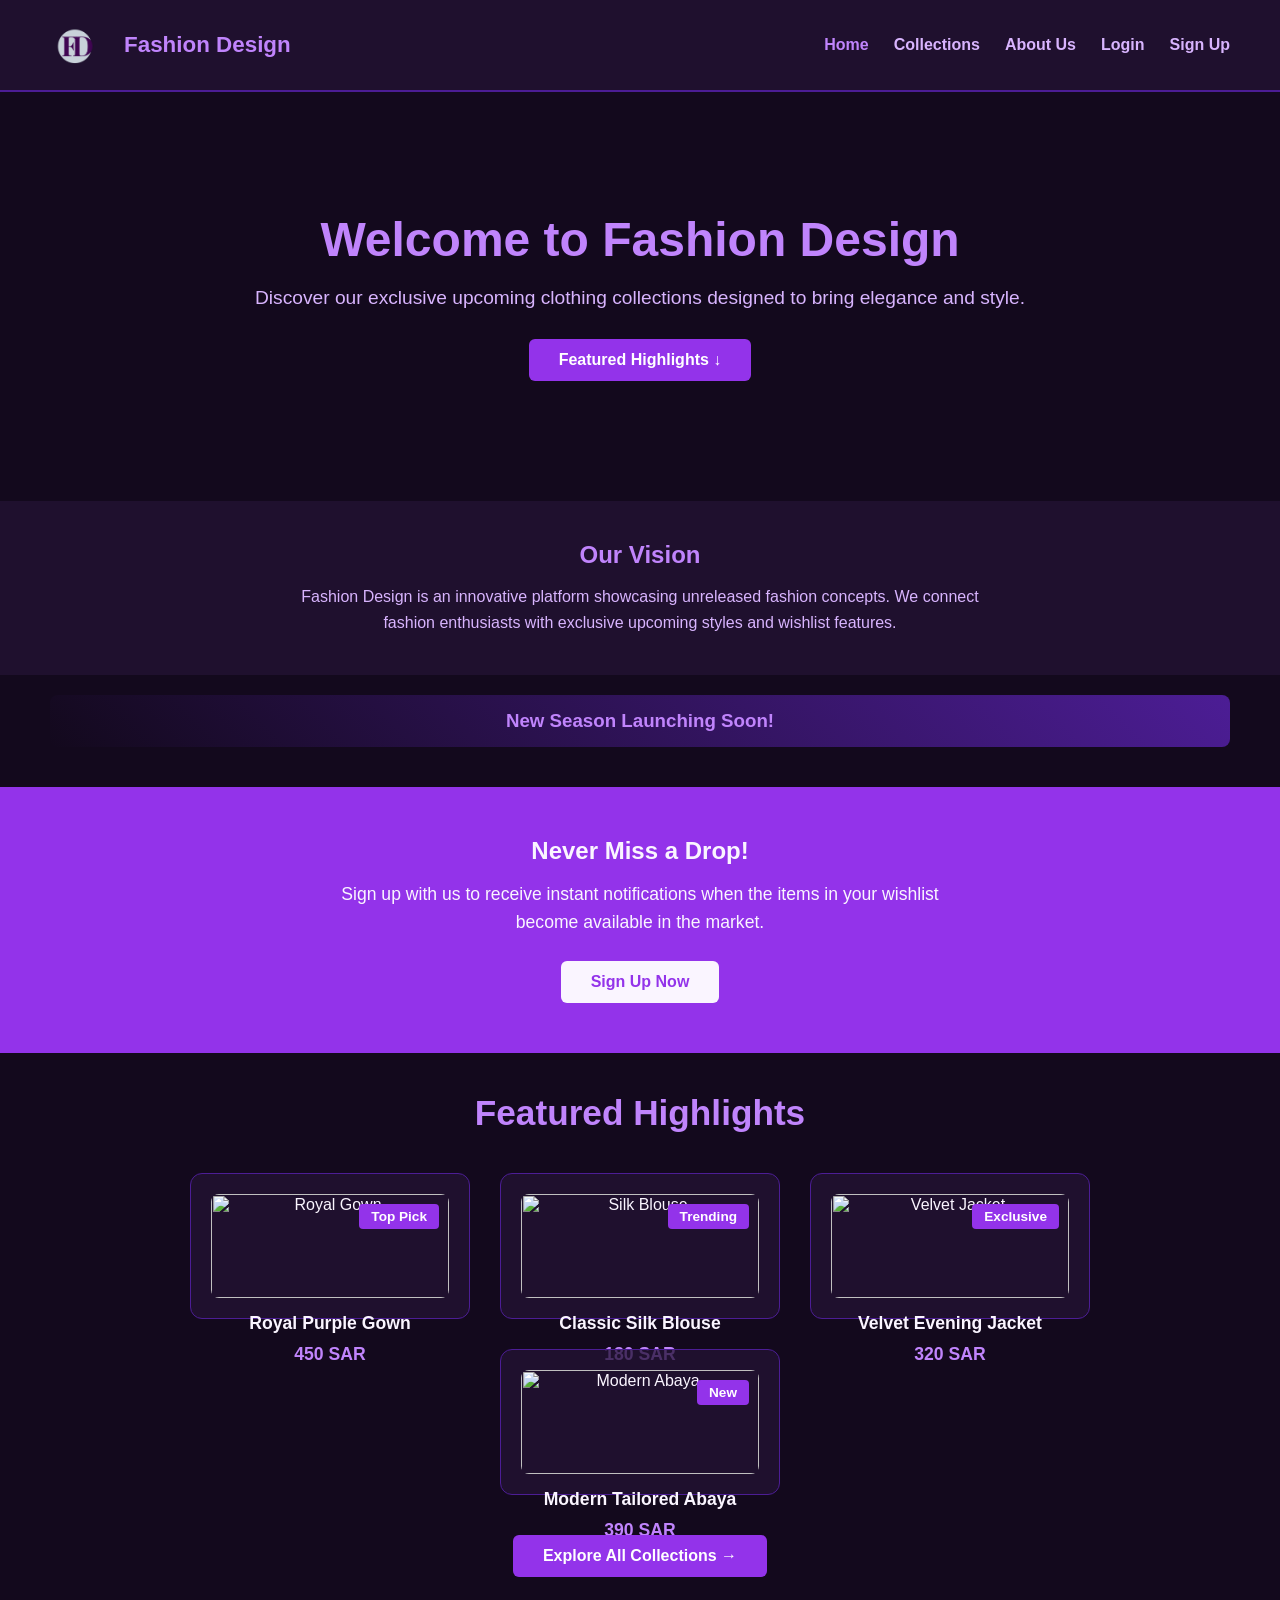
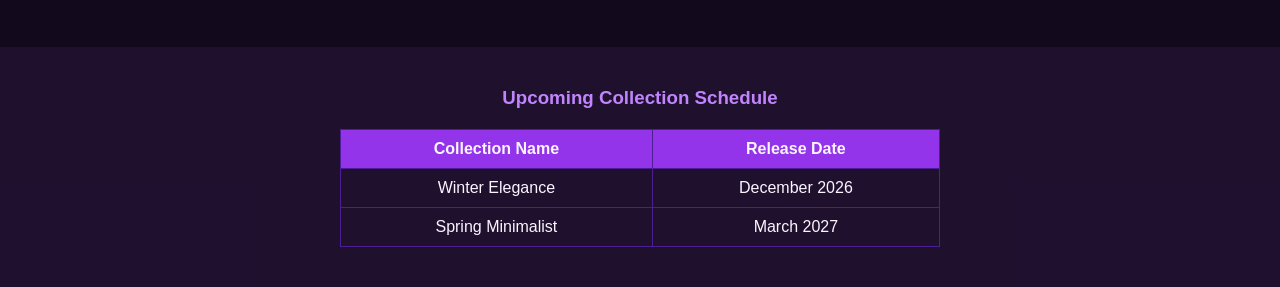
==== index.html @ a117dfc1 "Add updated home page and full collection" ====
<link rel="stylesheet" href="css/style.css">

<!DOCTYPE html>
<html lang="en" dir="ltr">
<head>
    <meta charset="UTF-8">
    <meta name="viewport" content="width=device-width, initial-scale=1.0">
    <title>Fashion Design - Home</title>
    <!-- Link to shared CSS stylesheet -->
    <link rel="stylesheet" href="css/style.css">
    
    <!-- Internal CSS (Required by project rubric) -->
    <style>
        .internal-banner {
            background: linear-gradient(45deg, #13091d, #4c1d95);
            padding: 15px;
            text-align: center;
            border-radius: 8px;
            margin: 20px 50px;
        }
    </style>
</head>
<body>

    <!-- Header & Navigation Bar -->
    <header>
        <nav class="navbar">
            <!-- Logo Container with Image Mapping to About Page -->
            <div class="logo-container">
                <img src="FD.png" alt="Fashion Design Logo" usemap="#logomap" class="logo-img">
                <map name="logomap">
                    <area shape="circle" coords="25,25,25" href="about.html" alt="About Us">
                </map>
                <span class="logo-text">Fashion Design</span>
            </div>

            <!-- Main Navigation Links -->
            <ul class="nav-links">
                <li><a href="index.html" class="active">Home</a></li>
                <li><a href="collection.html">Collections</a></li>
                <li><a href="about.html">About Us</a></li>
                <li><a href="login.html">Login</a></li>
                <li><a href="signup.html">Sign Up</a></li>
            </ul>
        </nav>
    </header>

    <main>
        <!-- Main Hero Section -->
        <section class="hero">
            <h1>Welcome to Fashion Design</h1>
            <p>Discover our exclusive upcoming clothing collections designed to bring elegance and style.</p>
            <!-- Intra-page Link: Navigates directly to the Featured section below -->
            <a href="#featured" class="btn">Featured Highlights ↓</a>
        </section>

        <!-- Brief Introduction Section -->
        <section class="intro-section" style="padding: 40px 50px; text-align: center; background-color: var(--card-bg);">
            <h2 style="color: var(--light-purple); margin-bottom: 15px;">Our Vision</h2>
            <p style="color: var(--text-muted); max-width: 700px; margin: 0 auto; line-height: 1.6;">
                Fashion Design is an innovative platform showcasing unreleased fashion concepts. We connect fashion enthusiasts with exclusive upcoming styles and wishlist features.
            </p>
        </section>

        <!-- Internal Banner Section -->
        <div class="internal-banner">
            <h3 style="color: var(--light-purple);">New Season Launching Soon!</h3>
        </div>

        <!-- Call to Action (Sign Up Notification) -->
        <section class="cta-section" style="padding: 50px 20px; text-align: center; background-color: var(--primary-purple); color: var(--text-main); margin-top: 40px;">
            <h2 style="margin-bottom: 15px;">Never Miss a Drop!</h2>
            <p style="font-size: 1.1rem; max-width: 600px; margin: 0 auto 25px auto; line-height: 1.6;">
                Sign up with us to receive instant notifications when the items in your wishlist become available in the market.
            </p>
            <a href="signup.html" class="btn" style="background-color: var(--text-main); color: var(--primary-purple);">Sign Up Now</a>
        </section>

        <!-- Featured Products Section (Top 4 Items) -->
        <section id="featured" style="padding: 40px 50px; text-align: center;">
            <h2 class="page-title">Featured Highlights</h2>
            <div class="products-grid">
                
                <!-- Product Card 1 -->
                <article class="product-card">
                    <div class="image-container">
                        <span class="badge">Top Pick</span>
                        <img src="https://via.placeholder.com/250x300/4c1d95/faf5ff?text=Royal+Gown" alt="Royal Gown">
                    </div>
                    <h3>Royal Purple Gown</h3>
                    <p class="price">450 SAR</p>
                </article>

                <!-- Product Card 2 -->
                <article class="product-card">
                    <div class="image-container">
                        <span class="badge">Trending</span>
                        <img src="https://via.placeholder.com/250x300/4c1d95/faf5ff?text=Silk+Blouse" alt="Silk Blouse">
                    </div>
                    <h3>Classic Silk Blouse</h3>
                    <p class="price">180 SAR</p>
                </article>

                <!-- Product Card 3 -->
                <article class="product-card">
                    <div class="image-container">
                        <span class="badge">Exclusive</span>
                        <img src="https://via.placeholder.com/250x300/4c1d95/faf5ff?text=Velvet+Jacket" alt="Velvet Jacket">
                    </div>
                    <h3>Velvet Evening Jacket</h3>
                    <p class="price">320 SAR</p>
                </article>

                <!-- Product Card 4 -->
                <article class="product-card">
                    <div class="image-container">
                        <span class="badge">New</span>
                        <img src="https://via.placeholder.com/250x300/4c1d95/faf5ff?text=Modern+Abaya" alt="Modern Abaya">
                    </div>
                    <h3>Modern Tailored Abaya</h3>
                    <p class="price">390 SAR</p>
                </article>

            </div>

            <!-- Inter-page Link: Button leading to the full Collections page -->
            <div style="margin-top: 40px;">
                <a href="collection.html" class="btn">Explore All Collections →</a>
            </div>
        </section>

        <!-- Upcoming Schedule Table Section -->
        <section style="padding: 40px 50px; background-color: var(--card-bg); margin-top: 30px;">
            <h3 style="color: var(--light-purple); text-align: center; margin-bottom: 20px;">Upcoming Collection Schedule</h3>
            <table style="width: 100%; max-width: 600px; margin: 0 auto; border-collapse: collapse; text-align: center; color: var(--text-main); border: 1px solid var(--border-color);">
                <thead>
                    <tr style="background-color: var(--primary-purple);">
                        <th style="padding: 10px; border: 1px solid var(--border-color);">Collection Name</th>
                        <th style="padding: 10px; border: 1px solid var(--border-color);">Release Date</th>
                    </tr>
                </thead>
                <tbody>
                    <tr>
                        <td style="padding: 10px; border: 1px solid var(--border-color);">Winter Elegance</td>
                        <td style="padding: 10px; border: 1px solid var(--border-color);">December 2026</td>
                    </tr>
                    <tr>
                        <td style="padding: 10px; border: 1px solid var(--border-color);">Spring Minimalist</td>
                        <td style="padding: 10px; border: 1px solid var(--border-color);">March 2027</td>
                    </tr>
                </tbody>
            </table>
        </section>
    </main>

    <!-- Link to JavaScript File -->
    <script src="js/script.js"></script>
</body>
</html>
---- css/style.css ----
/* ========================================== */
/* 1. Root Colors (Provided by Partner)       */
/* ========================================== */
:root {
    --bg-dark: #13091d;
    --card-bg: rgba(35, 19, 53, 0.75);
    --primary-purple: #9333ea;
    --hover-purple: #7e22ce;
    --light-purple: #c084fc;
    --text-main: #faf5ff;
    --text-muted: #d8b4fe;
    --border-color: #4c1d95;
}

/* ========================================== */
/* 2. Global Reset & Body Styles              */
/* ========================================== */
* {
    margin: 0;
    padding: 0;
    box-sizing: border-box;
    font-family: 'Segoe UI', Tahoma, Geneva, Verdana, sans-serif;
}

body {
    background-color: var(--bg-dark);
    color: var(--text-main);
    min-height: 100vh;
}

/* ========================================== */
/* 3. Navigation Bar Styles                   */
/* ========================================== */
.navbar {
    display: flex;
    justify-content: space-between;
    align-items: center;
    padding: 20px 50px;
    background-color: var(--card-bg);
    border-bottom: 2px solid var(--border-color);
}

.logo {
    color: var(--light-purple);
    font-size: 1.5rem;
}

.nav-links {
    list-style: none;
    display: flex;
    gap: 25px;
}

.nav-links a {
    text-decoration: none;
    color: var(--text-muted);
    font-weight: 600;
    transition: color 0.3s ease;
}

.nav-links a:hover,
.nav-links a.active {
    color: var(--light-purple);
}

/* ========================================== */
/* 4. Home Page (Hero Section)                */
/* ========================================== */
.hero {
    text-align: center;
    padding: 120px 20px;
}

.hero h1 {
    font-size: 3rem;
    margin-bottom: 20px;
    color: var(--light-purple);
}

.hero p {
    color: var(--text-muted);
    font-size: 1.2rem;
    margin-bottom: 30px;
}

.btn {
    display: inline-block;
    padding: 12px 30px;
    background-color: var(--primary-purple);
    color: white;
    text-decoration: none;
    border-radius: 6px;
    font-weight: bold;
    transition: background-color 0.3s ease;
}

.btn:hover {
    background-color: var(--hover-purple);
}

/* ========================================== */
/* 5. Collection & Products Page Styles       */
/* ========================================== */
.products-page {
    padding: 40px 50px;
}

.page-title {
    text-align: center;
    margin-bottom: 40px;
    color: var(--light-purple);
    font-size: 2.2rem;
}

.products-grid {
    display: flex;
    gap: 30px;
    justify-content: center;
    flex-wrap: wrap;
}

.product-card {
    background-color: var(--card-bg);
    padding: 20px;
    border: 1px solid var(--border-color);
    border-radius: 12px;
    text-align: center;
    width: 280px;
}

.image-container {
    position: relative;
    margin-bottom: 15px;
}

.image-container img {
    width: 100%;
    border-radius: 8px;
}

/* z-index requirement for the badge */
.badge {
    position: absolute;
    top: 10px;
    right: 10px;
    background-color: var(--primary-purple);
    color: white;
    padding: 5px 12px;
    border-radius: 4px;
    font-size: 0.85rem;
    font-weight: bold;
    z-index: 10; 
}

.product-card h3 {
    margin-bottom: 10px;
    font-size: 1.1rem;
}

.price {
    color: var(--light-purple);
    font-weight: bold;
    margin-bottom: 15px;
    font-size: 1.1rem;
}

.wishlist-btn {
    background-color: transparent;
    color: var(--text-main);
    border: 1px solid var(--border-color);
    padding: 8px 15px;
    border-radius: 5px;
    cursor: pointer;
    width: 100%;
    transition: all 0.3s ease;
}

.wishlist-btn:hover {
    background-color: var(--primary-purple);
    border-color: var(--primary-purple);
}

/* ========================================== */
/* Logo Container & Image Formatting          */
/* ========================================== */
.logo-container {
    display: flex;
    align-items: center;
    gap: 12px;
}

.logo-img {
    height: 50px;
    width: 50px;
    object-fit: contain;
    cursor: pointer;
}

.logo-text {
    color: var(--light-purple);
    font-size: 1.4rem;
    font-weight: bold;
}
---- css/style.css ----
/* ========================================== */
/* 1. Root Colors (Provided by Partner)       */
/* ========================================== */
:root {
    --bg-dark: #13091d;
    --card-bg: rgba(35, 19, 53, 0.75);
    --primary-purple: #9333ea;
    --hover-purple: #7e22ce;
    --light-purple: #c084fc;
    --text-main: #faf5ff;
    --text-muted: #d8b4fe;
    --border-color: #4c1d95;
}

/* ========================================== */
/* 2. Global Reset & Body Styles              */
/* ========================================== */
* {
    margin: 0;
    padding: 0;
    box-sizing: border-box;
    font-family: 'Segoe UI', Tahoma, Geneva, Verdana, sans-serif;
}

body {
    background-color: var(--bg-dark);
    color: var(--text-main);
    min-height: 100vh;
}

/* ========================================== */
/* 3. Navigation Bar Styles                   */
/* ========================================== */
.navbar {
    display: flex;
    justify-content: space-between;
    align-items: center;
    padding: 20px 50px;
    background-color: var(--card-bg);
    border-bottom: 2px solid var(--border-color);
}

.logo {
    color: var(--light-purple);
    font-size: 1.5rem;
}

.nav-links {
    list-style: none;
    display: flex;
    gap: 25px;
}

.nav-links a {
    text-decoration: none;
    color: var(--text-muted);
    font-weight: 600;
    transition: color 0.3s ease;
}

.nav-links a:hover,
.nav-links a.active {
    color: var(--light-purple);
}

/* ========================================== */
/* 4. Home Page (Hero Section)                */
/* ========================================== */
.hero {
    text-align: center;
    padding: 120px 20px;
}

.hero h1 {
    font-size: 3rem;
    margin-bottom: 20px;
    color: var(--light-purple);
}

.hero p {
    color: var(--text-muted);
    font-size: 1.2rem;
    margin-bottom: 30px;
}

.btn {
    display: inline-block;
    padding: 12px 30px;
    background-color: var(--primary-purple);
    color: white;
    text-decoration: none;
    border-radius: 6px;
    font-weight: bold;
    transition: background-color 0.3s ease;
}

.btn:hover {
    background-color: var(--hover-purple);
}

/* ========================================== */
/* 5. Collection & Products Page Styles       */
/* ========================================== */
.products-page {
    padding: 40px 50px;
}

.page-title {
    text-align: center;
    margin-bottom: 40px;
    color: var(--light-purple);
    font-size: 2.2rem;
}

.products-grid {
    display: flex;
    gap: 30px;
    justify-content: center;
    flex-wrap: wrap;
}

.product-card {
    background-color: var(--card-bg);
    padding: 20px;
    border: 1px solid var(--border-color);
    border-radius: 12px;
    text-align: center;
    width: 280px;
}

.image-container {
    position: relative;
    margin-bottom: 15px;
}

.image-container img {
    width: 100%;
    border-radius: 8px;
}

/* z-index requirement for the badge */
.badge {
    position: absolute;
    top: 10px;
    right: 10px;
    background-color: var(--primary-purple);
    color: white;
    padding: 5px 12px;
    border-radius: 4px;
    font-size: 0.85rem;
    font-weight: bold;
    z-index: 10; 
}

.product-card h3 {
    margin-bottom: 10px;
    font-size: 1.1rem;
}

.price {
    color: var(--light-purple);
    font-weight: bold;
    margin-bottom: 15px;
    font-size: 1.1rem;
}

.wishlist-btn {
    background-color: transparent;
    color: var(--text-main);
    border: 1px solid var(--border-color);
    padding: 8px 15px;
    border-radius: 5px;
    cursor: pointer;
    width: 100%;
    transition: all 0.3s ease;
}

.wishlist-btn:hover {
    background-color: var(--primary-purple);
    border-color: var(--primary-purple);
}

/* ========================================== */
/* Logo Container & Image Formatting          */
/* ========================================== */
.logo-container {
    display: flex;
    align-items: center;
    gap: 12px;
}

.logo-img {
    height: 50px;
    width: 50px;
    object-fit: contain;
    cursor: pointer;
}

.logo-text {
    color: var(--light-purple);
    font-size: 1.4rem;
    font-weight: bold;
}
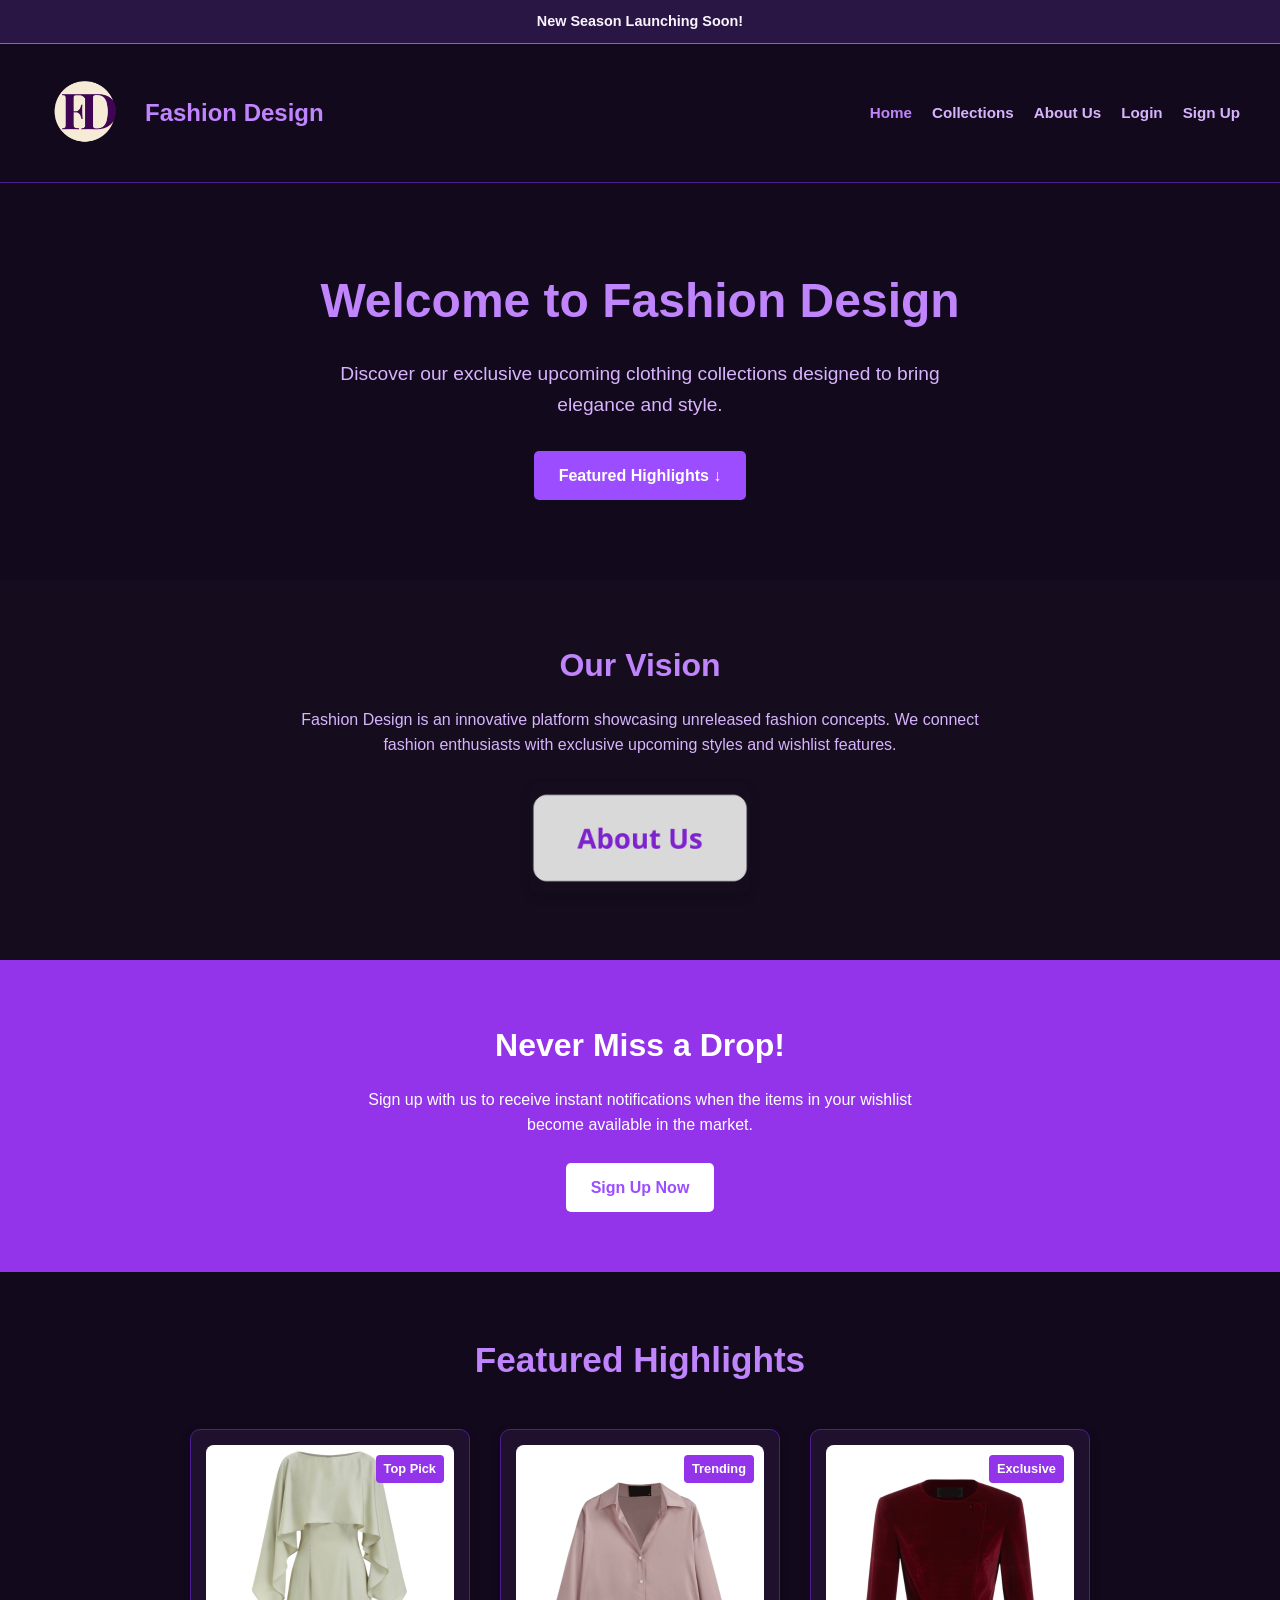
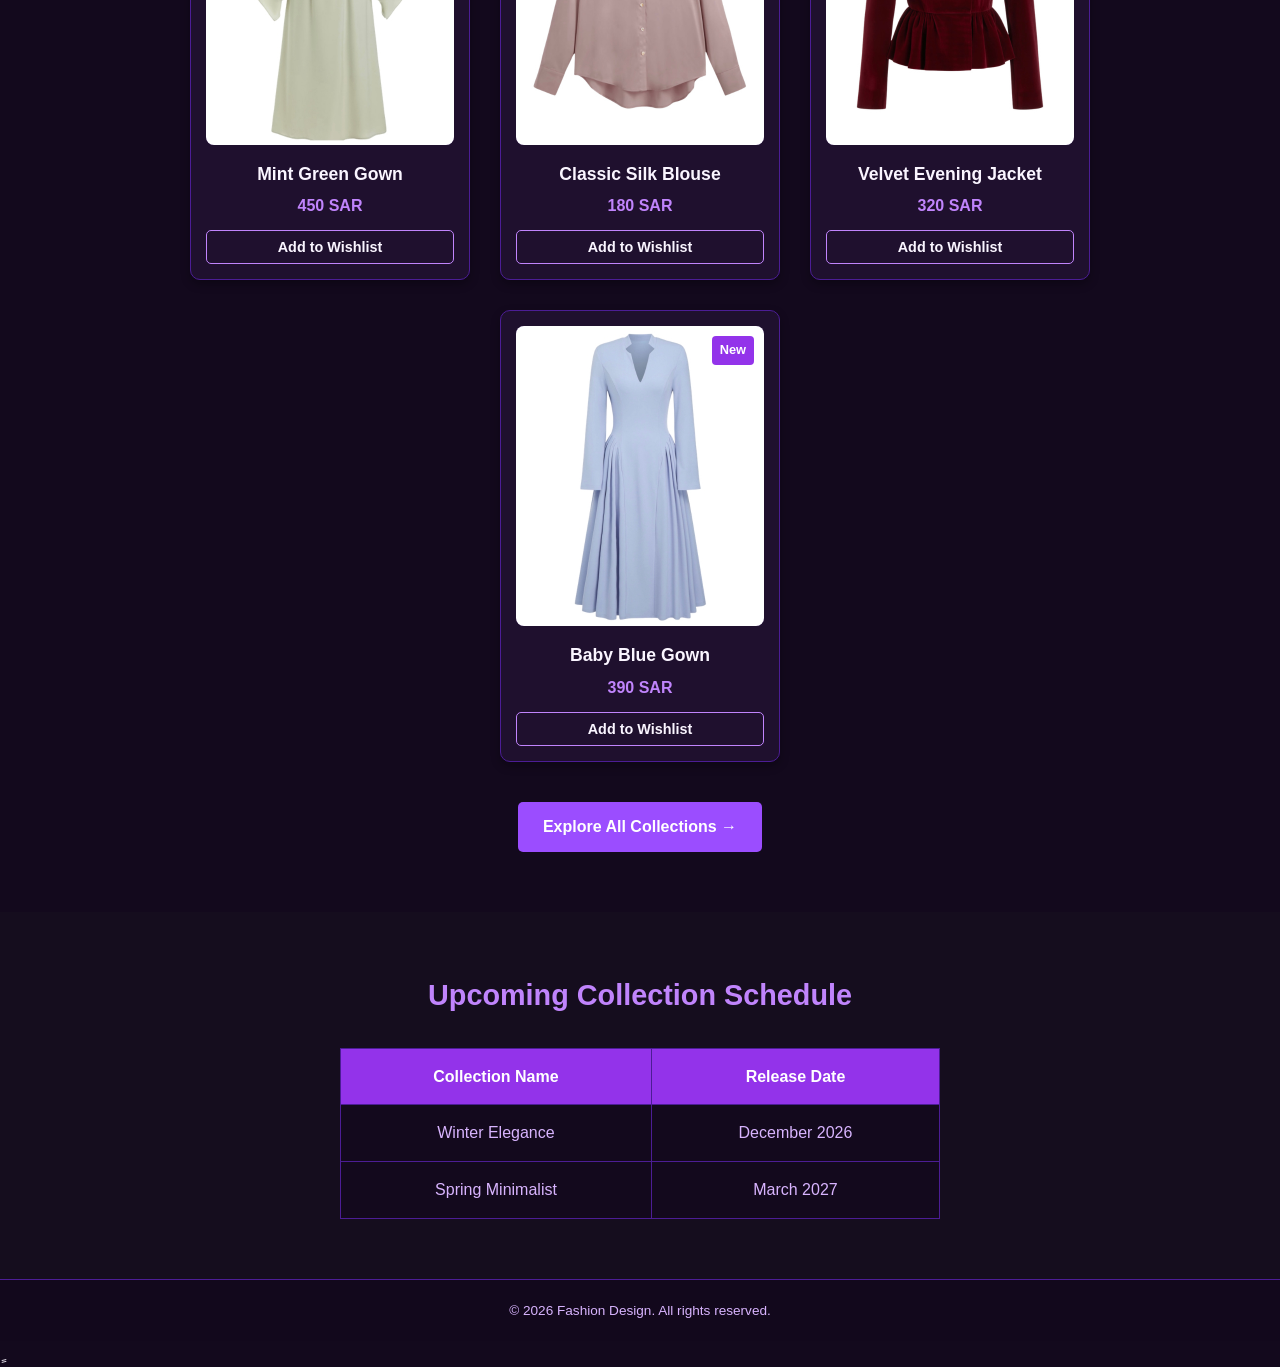
==== commit 801ff683: "Merge CSS styles, complete collection page, and add wishlist functionality" ====
--- a/index.html
+++ b/index.html
@@ -1,161 +1,174 @@
-
-
-<link rel="stylesheet" href="css/style.css">
-
 <!DOCTYPE html>
-<html lang="en" dir="ltr">
+<html lang="en">
 <head>
     <meta charset="UTF-8">
     <meta name="viewport" content="width=device-width, initial-scale=1.0">
-    <title>Fashion Design - Home</title>
-    <!-- Link to shared CSS stylesheet -->
+    <title>Fashion Design</title>
+    <!-- Link to the external CSS file located in the css folder -->
     <link rel="stylesheet" href="css/style.css">
-    
-    <!-- Internal CSS (Required by project rubric) -->
-    <style>
-        .internal-banner {
-            background: linear-gradient(45deg, #13091d, #4c1d95);
-            padding: 15px;
-            text-align: center;
-            border-radius: 8px;
-            margin: 20px 50px;
-        }
-    </style>
 </head>
 <body>
 
-    <!-- Header & Navigation Bar -->
+    <!-- Top Announcement Bar -->
+    <div class="announcement-bar">
+        <p>New Season Launching Soon!</p>
+    </div>
+
+    <!-- Main Header and Navigation -->
     <header>
-        <nav class="navbar">
-            <!-- Logo Container with Image Mapping to About Page -->
-            <div class="logo-container">
-                <img src="FD.png" alt="Fashion Design Logo" usemap="#logomap" class="logo-img">
-                <map name="logomap">
-                    <area shape="circle" coords="25,25,25" href="about.html" alt="About Us">
-                </map>
-                <span class="logo-text">Fashion Design</span>
-            </div>
-
+        <div class="logo-container">
+            <!-- Logo linked to the homepage (Requirement applied) -->
+            <a href="index.html">
+                <img src="FD-Logo.png" alt="FD Logo" class="logo">
+            </a>
+            <span class="brand-name">Fashion Design</span>
+        </div>
+        <nav>
             <!-- Main Navigation Links -->
             <ul class="nav-links">
                 <li><a href="index.html" class="active">Home</a></li>
                 <li><a href="collection.html">Collections</a></li>
-                <li><a href="about.html">About Us</a></li>
+                <!-- About Us structured as a navigation link -->
+                <li><a href="AboutUs.html">About Us</a></li>
                 <li><a href="login.html">Login</a></li>
-                <li><a href="signup.html">Sign Up</a></li>
+                <li><a href="Signup.html">Sign Up</a></li>
             </ul>
         </nav>
     </header>
 
+    <!-- Main Content Area -->
     <main>
-        <!-- Main Hero Section -->
+        <!-- Hero Section: Welcomes users to the site -->
         <section class="hero">
             <h1>Welcome to Fashion Design</h1>
             <p>Discover our exclusive upcoming clothing collections designed to bring elegance and style.</p>
-            <!-- Intra-page Link: Navigates directly to the Featured section below -->
-            <a href="#featured" class="btn">Featured Highlights ↓</a>
+            <!-- Link to scroll down to featured highlights -->
+            <a href="#highlights" class="btn">Featured Highlights &darr;</a>
         </section>
 
-        <!-- Brief Introduction Section -->
-        <section class="intro-section" style="padding: 40px 50px; text-align: center; background-color: var(--card-bg);">
-            <h2 style="color: var(--light-purple); margin-bottom: 15px;">Our Vision</h2>
-            <p style="color: var(--text-muted); max-width: 700px; margin: 0 auto; line-height: 1.6;">
-                Fashion Design is an innovative platform showcasing unreleased fashion concepts. We connect fashion enthusiasts with exclusive upcoming styles and wishlist features.
-            </p>
+        <!-- Vision Section: Describes the platform's goal -->
+        <section class="vision">
+            <h2>Our Vision</h2>
+            <p>Fashion Design is an innovative platform showcasing unreleased fashion concepts. We connect fashion enthusiasts with exclusive upcoming styles and wishlist features.</p>
+            
+            <!-- Image acting as a button linking to the About Us page -->
+            <a href="AboutUs.html" class="about-img-link">
+                <!-- Ensure AboutUsPage.png is in the same folder as index.html -->
+                <img src="AboutUsPage.png" alt="Go to About Us Page" class="about-btn-img">
+            </a>
+        </section>
+        <!-- Newsletter Section: Call to action for sign ups -->
+        <section class="newsletter">
+            <h2>Never Miss a Drop!</h2>
+            <p>Sign up with us to receive instant notifications when the items in your wishlist become available in the market.</p>
+            <a href="Signup.html" class="btn-white">Sign Up Now</a>
         </section>
 
-        <!-- Internal Banner Section -->
-        <div class="internal-banner">
-            <h3 style="color: var(--light-purple);">New Season Launching Soon!</h3>
-        </div>
-
-        <!-- Call to Action (Sign Up Notification) -->
-        <section class="cta-section" style="padding: 50px 20px; text-align: center; background-color: var(--primary-purple); color: var(--text-main); margin-top: 40px;">
-            <h2 style="margin-bottom: 15px;">Never Miss a Drop!</h2>
-            <p style="font-size: 1.1rem; max-width: 600px; margin: 0 auto 25px auto; line-height: 1.6;">
-                Sign up with us to receive instant notifications when the items in your wishlist become available in the market.
-            </p>
-            <a href="signup.html" class="btn" style="background-color: var(--text-main); color: var(--primary-purple);">Sign Up Now</a>
-        </section>
-
-        <!-- Featured Products Section (Top 4 Items) -->
-        <section id="featured" style="padding: 40px 50px; text-align: center;">
-            <h2 class="page-title">Featured Highlights</h2>
-            <div class="products-grid">
+        <!-- Featured Highlights Section: Displays top products (Jood's Section) -->
+        <section id="highlights" class="featured-highlights">
+            <h2>Featured Highlights</h2>
+            <div class="product-grid">
                 
-                <!-- Product Card 1 -->
-                <article class="product-card">
+                <!-- Product Item 1 -->
+                <div class="jood-product-card">
                     <div class="image-container">
                         <span class="badge">Top Pick</span>
-                        <img src="https://via.placeholder.com/250x300/4c1d95/faf5ff?text=Royal+Gown" alt="Royal Gown">
+                        <!-- Primary image displayed by default -->
+                        <img src="images/1.jpg" alt="Mint Green Gown" class="primary-img">
+                        <!-- Secondary image displayed on hover -->
+                        <img src="images/1-b.jpg" alt="Mint Green Gown Detail" class="secondary-img">
                     </div>
-                    <h3>Royal Purple Gown</h3>
-                    <p class="price">450 SAR</p>
-                </article>
+                    <div class="product-info">
+                        <h3>Mint Green Gown</h3>
+                        <p class="price">450 SAR</p>
+                        <button class="wishlist-btn">Add to Wishlist</button>
+                    
+                    </div>
+                </div>
 
-                <!-- Product Card 2 -->
-                <article class="product-card">
+                <!-- Product Item 2 -->
+                <div class="jood-product-card">
                     <div class="image-container">
                         <span class="badge">Trending</span>
-                        <img src="https://via.placeholder.com/250x300/4c1d95/faf5ff?text=Silk+Blouse" alt="Silk Blouse">
+                        <img src="images/2.jpg" alt="Classic Silk Blouse" class="primary-img">
+                        <img src="images/2-b.jpg" alt="Classic Silk Blouse Detail" class="secondary-img">
                     </div>
-                    <h3>Classic Silk Blouse</h3>
-                    <p class="price">180 SAR</p>
-                </article>
+                    <div class="product-info">
+                        <h3>Classic Silk Blouse</h3>
+                        <p class="price">180 SAR</p>
+                        <button class="wishlist-btn">Add to Wishlist</button>
+                    
+                    </div>
+                </div>
 
-                <!-- Product Card 3 -->
-                <article class="product-card">
+                <!-- Product Item 3 -->
+                <div class="jood-product-card">
                     <div class="image-container">
                         <span class="badge">Exclusive</span>
-                        <img src="https://via.placeholder.com/250x300/4c1d95/faf5ff?text=Velvet+Jacket" alt="Velvet Jacket">
+                        <img src="images/3.jpg" alt="Velvet Evening Jacket" class="primary-img">
+                        <img src="images/3-b.jpg" alt="Velvet Evening Jacket Detail" class="secondary-img">
                     </div>
-                    <h3>Velvet Evening Jacket</h3>
-                    <p class="price">320 SAR</p>
-                </article>
+                    <div class="product-info">
+                        <h3>Velvet Evening Jacket</h3>
+                        <p class="price">320 SAR</p>
+                        <button class="wishlist-btn">Add to Wishlist</button>
+                    
+                    </div>
+                </div>
 
-                <!-- Product Card 4 -->
-                <article class="product-card">
+                <!-- Product Item 4 -->
+                <div class="jood-product-card">
                     <div class="image-container">
                         <span class="badge">New</span>
-                        <img src="https://via.placeholder.com/250x300/4c1d95/faf5ff?text=Modern+Abaya" alt="Modern Abaya">
+                        <img src="images/4.jpg" alt="Baby Blue Gown" class="primary-img">
+                        <img src="images/4-b.jpg" alt="Baby Blue Gown Detail" class="secondary-img">
                     </div>
-                    <h3>Modern Tailored Abaya</h3>
-                    <p class="price">390 SAR</p>
-                </article>
+                    <div class="product-info">
+                        <h3>Baby Blue Gown</h3>
+                        <p class="price">390 SAR</p>
+                        <button class="wishlist-btn">Add to Wishlist</button>
+                    
+                    </div>
+                </div>
 
             </div>
-
-            <!-- Inter-page Link: Button leading to the full Collections page -->
-            <div style="margin-top: 40px;">
-                <a href="collection.html" class="btn">Explore All Collections →</a>
+            
+            <!-- Link to view all collections in a separate page -->
+            <div class="explore-more">
+                <a href="collection.html" class="btn">Explore All Collections &rarr;</a>
             </div>
         </section>
 
-        <!-- Upcoming Schedule Table Section -->
-        <section style="padding: 40px 50px; background-color: var(--card-bg); margin-top: 30px;">
-            <h3 style="color: var(--light-purple); text-align: center; margin-bottom: 20px;">Upcoming Collection Schedule</h3>
-            <table style="width: 100%; max-width: 600px; margin: 0 auto; border-collapse: collapse; text-align: center; color: var(--text-main); border: 1px solid var(--border-color);">
+        <!-- Schedule Section: Table displaying upcoming releases -->
+        <section class="schedule-section">
+            <h2>Upcoming Collection Schedule</h2>
+            <table class="schedule-table">
                 <thead>
-                    <tr style="background-color: var(--primary-purple);">
-                        <th style="padding: 10px; border: 1px solid var(--border-color);">Collection Name</th>
-                        <th style="padding: 10px; border: 1px solid var(--border-color);">Release Date</th>
+                    <tr>
+                        <th>Collection Name</th>
+                        <th>Release Date</th>
                     </tr>
                 </thead>
                 <tbody>
                     <tr>
-                        <td style="padding: 10px; border: 1px solid var(--border-color);">Winter Elegance</td>
-                        <td style="padding: 10px; border: 1px solid var(--border-color);">December 2026</td>
+                        <td>Winter Elegance</td>
+                        <td>December 2026</td>
                     </tr>
                     <tr>
-                        <td style="padding: 10px; border: 1px solid var(--border-color);">Spring Minimalist</td>
-                        <td style="padding: 10px; border: 1px solid var(--border-color);">March 2027</td>
+                        <td>Spring Minimalist</td>
+                        <td>March 2027</td>
                     </tr>
                 </tbody>
             </table>
         </section>
     </main>
 
-    <!-- Link to JavaScript File -->
+    <!-- Footer Section -->
+    <footer>
+        <p>&copy; 2026 Fashion Design. All rights reserved.</p>
+    </footer>
+
+    <!-- Link to the external JavaScript file located in the js folder -->
     <script src="js/script.js"></script>
 </body>
-</html>+</html>ٍ
--- a/css/style.css
+++ b/css/style.css
@@ -1,9 +1,8 @@
-
-
-/* ========================================== */
-/* 1. Root Colors (Provided by Partner)       */
-/* ========================================== */
+/* =========================================================
+   1. ROOT VARIABLES (Merged Theme Palette)
+   ========================================================= */
 :root {
+    /* Partner's Main Theme Colors */
     --bg-dark: #13091d;
     --card-bg: rgba(35, 19, 53, 0.75);
     --primary-purple: #9333ea;
@@ -12,194 +11,512 @@
     --text-main: #faf5ff;
     --text-muted: #d8b4fe;
     --border-color: #4c1d95;
-}
-
-/* ========================================== */
-/* 2. Global Reset & Body Styles              */
-/* ========================================== */
+    
+    /* Jood's Specific Colors for Home Page Sections */
+    --bg-darker-jood: #150d1e;    
+    --bg-purple-jood: #2a1645;    
+    --accent-purple-jood: #9b4dff; 
+}
+
+/* =========================================================
+   2. GLOBAL RESET & BODY CONFIGURATION
+   ========================================================= */
 * {
+    box-sizing: border-box;
     margin: 0;
     padding: 0;
-    box-sizing: border-box;
     font-family: 'Segoe UI', Tahoma, Geneva, Verdana, sans-serif;
 }
 
+/* Flexbox is used to keep the footer at the bottom of the page */
 body {
     background-color: var(--bg-dark);
     color: var(--text-main);
     min-height: 100vh;
-}
-
-/* ========================================== */
-/* 3. Navigation Bar Styles                   */
-/* ========================================== */
-.navbar {
+    display: flex;
+    flex-direction: column;
+    justify-content: space-between;
+    line-height: 1.6;
+}
+
+main {
+    flex: 1; /* Ensures main content takes up available vertical space */
+}
+
+/* =========================================================
+   3. UNIFIED HEADER & NAVIGATION STYLES
+   ========================================================= */
+.announcement-bar {
+    background-color: var(--bg-purple-jood);
+    text-align: center;
+    padding: 10px;
+    font-size: 0.9rem;
+    font-weight: bold;
+    border-bottom: 1px solid var(--accent-purple-jood);
+}
+
+/* Add spacing for page titles in internal pages */
+.products-page {
+    padding: 40px 50px;
+}
+
+.products-page .page-title {
+    margin-bottom: 30px;
+    font-size: 2.2rem;
+    color: var(--light-purple);
+}
+
+header {
     display: flex;
     justify-content: space-between;
     align-items: center;
-    padding: 20px 50px;
-    background-color: var(--card-bg);
-    border-bottom: 2px solid var(--border-color);
+    padding: 20px 40px;
+    background-color: rgba(19, 9, 29, 0.9);
+    border-bottom: 1px solid var(--border-color);
+}
+
+.logo-container {
+    display: flex;
+    align-items: center;
+    gap: 15px;
 }
 
 .logo {
-    color: var(--light-purple);
+    height: 90px;
+    width: 90px;
+    object-fit: contain;
+    border-radius: 50%;
+}
+
+
+.brand-name {
     font-size: 1.5rem;
-}
-
-.nav-links {
+    font-weight: bold;
+    color: var(--light-purple);
+}
+
+/* Unified navigation styles supporting both HTML structures */
+nav ul, nav .nav-links {
+    display: flex;
     list-style: none;
-    display: flex;
-    gap: 25px;
-}
-
-.nav-links a {
+    gap: 20px;
+}
+
+nav ul li a, nav .nav-links li a {
     text-decoration: none;
     color: var(--text-muted);
-    font-weight: 600;
     transition: color 0.3s ease;
-}
-
-.nav-links a:hover,
-.nav-links a.active {
-    color: var(--light-purple);
-}
-
-/* ========================================== */
-/* 4. Home Page (Hero Section)                */
-/* ========================================== */
+    font-size: 0.95rem;
+    font-weight: bold;
+}
+
+nav ul li a:hover,
+nav ul li a.active,
+nav ul li a.customer-account-link,
+nav .nav-links li a:hover,
+nav .nav-links li a.active {
+    color: var(--light-purple);
+}
+
+/* =========================================================
+   4. UNIFIED FOOTER STYLES
+   ========================================================= */
+footer {
+    text-align: center;
+    padding: 20px;
+    color: var(--text-muted);
+    font-size: 0.85rem;
+    border-top: 1px solid var(--border-color);
+    background-color: rgba(19, 9, 29, 0.5);
+    margin-top: auto;
+}
+
+/* =========================================================
+   5. HOME PAGE SECTIONS (Coded by Jood)
+   ========================================================= */
+
+/* Button Styles */
+.btn, .btn-white {
+    display: inline-block;
+    padding: 12px 25px;
+    text-decoration: none;
+    border-radius: 5px;
+    font-weight: bold;
+    transition: opacity 0.3s ease;
+    border: none;
+    cursor: pointer;
+}
+
+.btn {
+    background-color: var(--accent-purple-jood);
+    color: #fff;
+}
+
+.btn-white {
+    background-color: #fff;
+    color: var(--accent-purple-jood);
+}
+
+.btn:hover, .btn-white:hover {
+    opacity: 0.8;
+}
+
+/* Hero Section Styles */
 .hero {
     text-align: center;
-    padding: 120px 20px;
+    padding: 80px 20px;
+    background-color: transparent;
 }
 
 .hero h1 {
     font-size: 3rem;
+    color: var(--light-purple);
     margin-bottom: 20px;
-    color: var(--light-purple);
 }
 
 .hero p {
-    color: var(--text-muted);
     font-size: 1.2rem;
-    margin-bottom: 30px;
-}
-
-.btn {
+    color: var(--text-muted);
+    max-width: 600px;
+    margin: 0 auto 30px auto;
+}
+
+/* Vision Section Styles */
+.vision {
+    background-color: var(--bg-darker-jood);
+    text-align: center;
+    padding: 60px 20px;
+}
+
+.vision h2 {
+    color: var(--light-purple);
+    margin-bottom: 15px;
+    font-size: 2rem;
+}
+
+.vision p {
+    max-width: 700px;
+    margin: 0 auto;
+    color: var(--text-muted);
+}
+
+/* Image Button for About Us (Vision Section) */
+.about-img-link {
     display: inline-block;
-    padding: 12px 30px;
+    margin-top: 25px;
+    transition: transform 0.3s ease, opacity 0.3s ease;
+}
+
+/* Hover effect to make it feel interactive */
+.about-img-link:hover {
+    transform: translateY(-3px);
+    opacity: 0.9;
+}
+
+/* Restricting the image size and adding subtle details */
+.about-btn-img {
+    max-width: 220px; 
+    height: auto;
+    border-radius: 8px;
+    box-shadow: 0 4px 10px rgba(0, 0, 0, 0.2);
+}
+
+/* Newsletter Section Styles */
+.newsletter {
     background-color: var(--primary-purple);
-    color: white;
-    text-decoration: none;
-    border-radius: 6px;
-    font-weight: bold;
-    transition: background-color 0.3s ease;
-}
-
-.btn:hover {
-    background-color: var(--hover-purple);
-}
-
-/* ========================================== */
-/* 5. Collection & Products Page Styles       */
-/* ========================================== */
-.products-page {
-    padding: 40px 50px;
-}
-
-.page-title {
-    text-align: center;
+    text-align: center;
+    padding: 60px 20px;
+    color: #fff;
+}
+
+.newsletter h2 {
+    font-size: 2rem;
+    margin-bottom: 15px;
+}
+
+.newsletter p {
+    max-width: 600px;
+    margin: 0 auto 25px auto;
+}
+
+/* Featured Highlights & Product Grid (Jood's Custom Cards) */
+.featured-highlights {
+    padding: 60px 50px;
+    background-color: transparent;
+    text-align: center;
+}
+
+.featured-highlights h2 {
+    color: var(--light-purple);
+    font-size: 2.2rem;
     margin-bottom: 40px;
-    color: var(--light-purple);
-    font-size: 2.2rem;
-}
-
-.products-grid {
-    display: flex;
+}
+
+.product-grid {
+    display: flex;
+    justify-content: center;
     gap: 30px;
-    justify-content: center;
     flex-wrap: wrap;
 }
 
-.product-card {
+/* Unique class name to prevent conflicts with Safia's code */
+.jood-product-card {
     background-color: var(--card-bg);
-    padding: 20px;
+    border-radius: 10px;
+    padding: 15px;
+    width: 280px;
+    box-shadow: 0 4px 10px rgba(0,0,0,0.3);
     border: 1px solid var(--border-color);
-    border-radius: 12px;
-    text-align: center;
-    width: 280px;
-}
-
+}
+
+/* Hover Effect Implementation for Product Images */
 .image-container {
     position: relative;
+    width: 100%;
+    height: 300px;
+    background-color: #4a2a75;
+    border-radius: 8px;
+    overflow: hidden;
     margin-bottom: 15px;
-}
-
-.image-container img {
-    width: 100%;
-    border-radius: 8px;
-}
-
-/* z-index requirement for the badge */
+    cursor: pointer;
+}
+
 .badge {
     position: absolute;
     top: 10px;
     right: 10px;
     background-color: var(--primary-purple);
-    color: white;
-    padding: 5px 12px;
+    color: #fff;
+    padding: 4px 8px;
+    font-size: 0.8rem;
     border-radius: 4px;
-    font-size: 0.85rem;
-    font-weight: bold;
-    z-index: 10; 
-}
-
-.product-card h3 {
-    margin-bottom: 10px;
+    font-weight: bold;
+    z-index: 2;
+}
+
+.image-container img {
+    width: 100%;
+    height: 100%;
+    object-fit: cover;
+    position: absolute;
+    top: 0;
+    left: 0;
+    transition: opacity 0.4s ease-in-out;
+}
+
+/* Hide secondary image by default */
+.image-container .secondary-img {
+    opacity: 0;
+}
+
+/* Show secondary image and hide primary on hover */
+.image-container:hover .secondary-img {
+    opacity: 1;
+}
+
+.image-container:hover .primary-img {
+    opacity: 0;
+}
+
+.product-info h3 {
     font-size: 1.1rem;
-}
-
-.price {
-    color: var(--light-purple);
-    font-weight: bold;
-    margin-bottom: 15px;
-    font-size: 1.1rem;
-}
-
+    margin-bottom: 5px;
+    color: var(--text-main);
+}
+
+.product-info .price {
+    color: var(--light-purple);
+    font-weight: bold;
+}
+
+/* =========================================================
+   Wishlist Button Styling
+   ========================================================= */
 .wishlist-btn {
+    margin-top: 12px;
+    padding: 8px 15px;
     background-color: transparent;
     color: var(--text-main);
-    border: 1px solid var(--border-color);
-    padding: 8px 15px;
+    border: 1px solid var(--light-purple);
     border-radius: 5px;
     cursor: pointer;
-    width: 100%;
+    font-size: 0.9rem;
+    font-weight: bold;
+    width: 100%; /* Ensures the button takes the full width of the card */
     transition: all 0.3s ease;
 }
 
+/* Hover effect for better user experience */
 .wishlist-btn:hover {
+    background-color: rgba(192, 132, 252, 0.15);
+    transform: translateY(-2px);
+}
+
+.explore-more {
+    margin-top: 40px;
+}
+
+/* Schedule Table Styles */
+.schedule-section {
+    background-color: var(--bg-darker-jood);
+    padding: 60px 20px;
+    text-align: center;
+}
+
+.schedule-section h2 {
+    color: var(--light-purple);
+    margin-bottom: 30px;
+    font-size: 1.8rem;
+}
+
+.schedule-table {
+    margin: 0 auto;
+    border-collapse: collapse;
+    width: 100%;
+    max-width: 600px;
+    background-color: var(--bg-dark);
+}
+
+.schedule-table th, 
+.schedule-table td {
+    padding: 15px;
+    border: 1px solid var(--border-color);
+}
+
+.schedule-table th {
     background-color: var(--primary-purple);
-    border-color: var(--primary-purple);
-}
-
-/* ========================================== */
-/* Logo Container & Image Formatting          */
-/* ========================================== */
-.logo-container {
-    display: flex;
+    color: #fff;
+}
+
+.schedule-table td {
+    color: var(--text-muted);
+}
+
+/* =========================================================
+   6. LOGIN & SIGN UP PAGES (Coded by Safia)
+   ========================================================= */
+
+/* Center the form in the middle of the available space */
+.form-page {
+    display: flex;
+    justify-content: center;
     align-items: center;
-    gap: 12px;
-}
-
-.logo-img {
-    height: 50px;
-    width: 50px;
-    object-fit: contain;
+    flex: 1;
+    padding: 40px 20px;
+    width: 100%;
+}
+
+/* Fade-in animation for the form */
+.reveal {
+    animation: fadeInUp 0.8s ease forwards;
+}
+
+@keyframes fadeInUp {
+    from {
+        opacity: 0;
+        transform: translateY(20px);
+    }
+    to {
+        opacity: 1;
+        transform: translateY(0);
+    }
+}
+
+/* Glassmorphism effect for the form container */
+.glass-card {
+    background: var(--card-bg);
+    backdrop-filter: blur(12px);
+    -webkit-backdrop-filter: blur(12px);
+    border: 1px solid var(--border-color);
+    border-radius: 16px;
+    padding: 40px;
+    width: 100%;
+    max-width: 420px;
+    box-shadow: 0 10px 25px rgba(0, 0, 0, 0.4);
+}
+
+.pretty-form {
+    display: flex;
+    flex-direction: column;
+}
+
+.pretty-form .eyebrow {
+    font-size: 0.85rem;
+    color: var(--light-purple);
+    text-transform: uppercase;
+    letter-spacing: 1px;
+    margin-bottom: 8px;
+    font-weight: 600;
+}
+
+.pretty-form h1 {
+    font-size: 1.8rem;
+    margin-bottom: 24px;
+    color: var(--text-main);
+}
+
+.pretty-form label {
+    display: block;
+    font-size: 0.9rem;
+    color: var(--text-muted);
+    margin-bottom: 8px;
+}
+
+/* Form input fields styling */
+.pretty-form input {
+    width: 100%;
+    padding: 12px 16px;
+    background-color: rgba(19, 9, 29, 0.6);
+    border: 1px solid var(--border-color);
+    border-radius: 8px;
+    color: var(--text-main);
+    font-size: 1rem;
+    margin-bottom: 20px;
+    outline: none;
+    transition: border-color 0.3s ease;
+}
+
+.pretty-form input:focus {
+    border-color: var(--light-purple);
+}
+
+/* Full width button styles for forms */
+.full-btn {
+    width: 100%;
+    padding: 12px;
+    border-radius: 8px;
+    font-size: 1rem;
+    font-weight: 600;
     cursor: pointer;
-}
-
-.logo-text {
-    color: var(--light-purple);
-    font-size: 1.4rem;
-    font-weight: bold;
+    border: none;
+    transition: background 0.3s ease, transform 0.1s ease, color 0.3s ease;
+    margin-bottom: 12px;
+}
+
+.primary-btn {
+    background-color: var(--primary-purple);
+    color: white;
+}
+
+.primary-btn:hover {
+    background-color: var(--hover-purple);
+    transform: translateY(-2px);
+}
+
+.secondary-btn {
+    background-color: transparent;
+    color: var(--text-muted);
+    border: 1px solid var(--border-color);
+}
+
+.secondary-btn:hover {
+    background-color: rgba(192, 132, 252, 0.1);
+    color: var(--text-main);
+    transform: translateY(-2px);
+}
+
+.status-message {
+    margin-top: 10px;
+    text-align: center;
+    font-size: 0.9rem;
 }
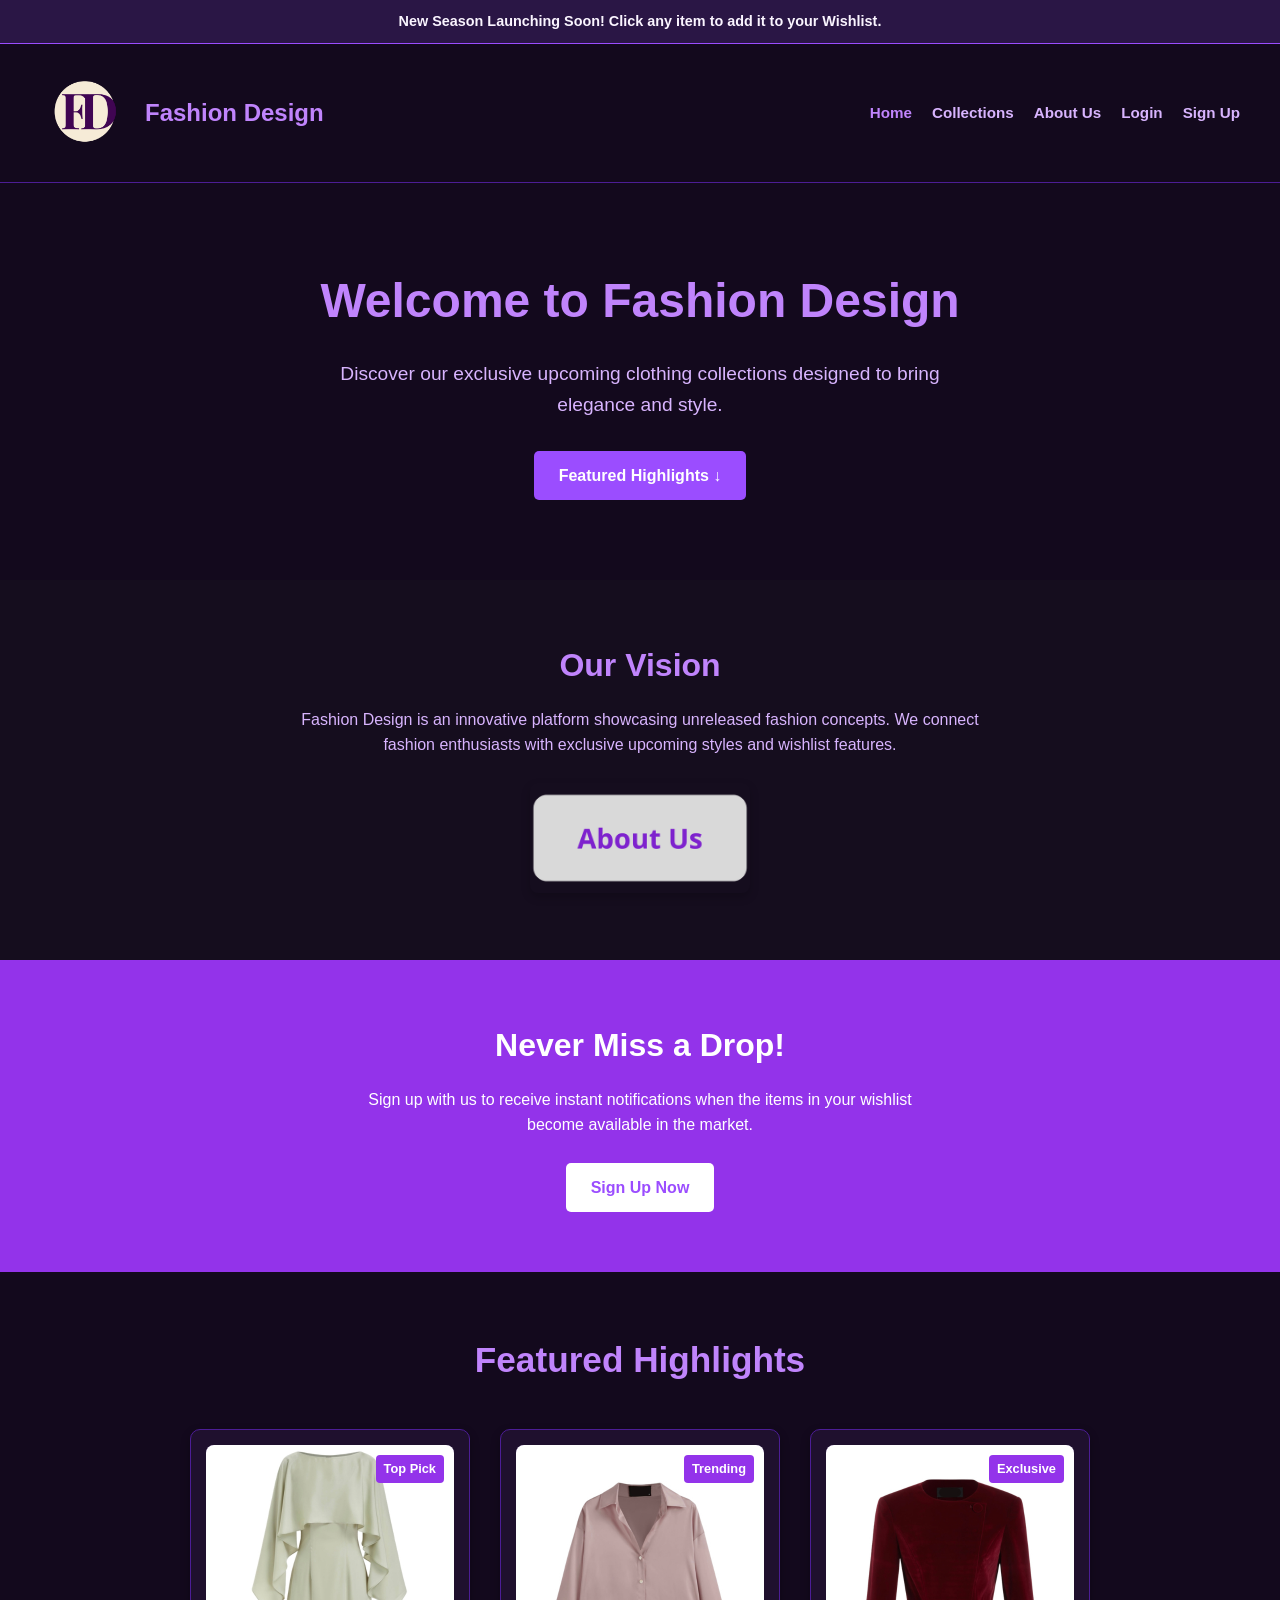
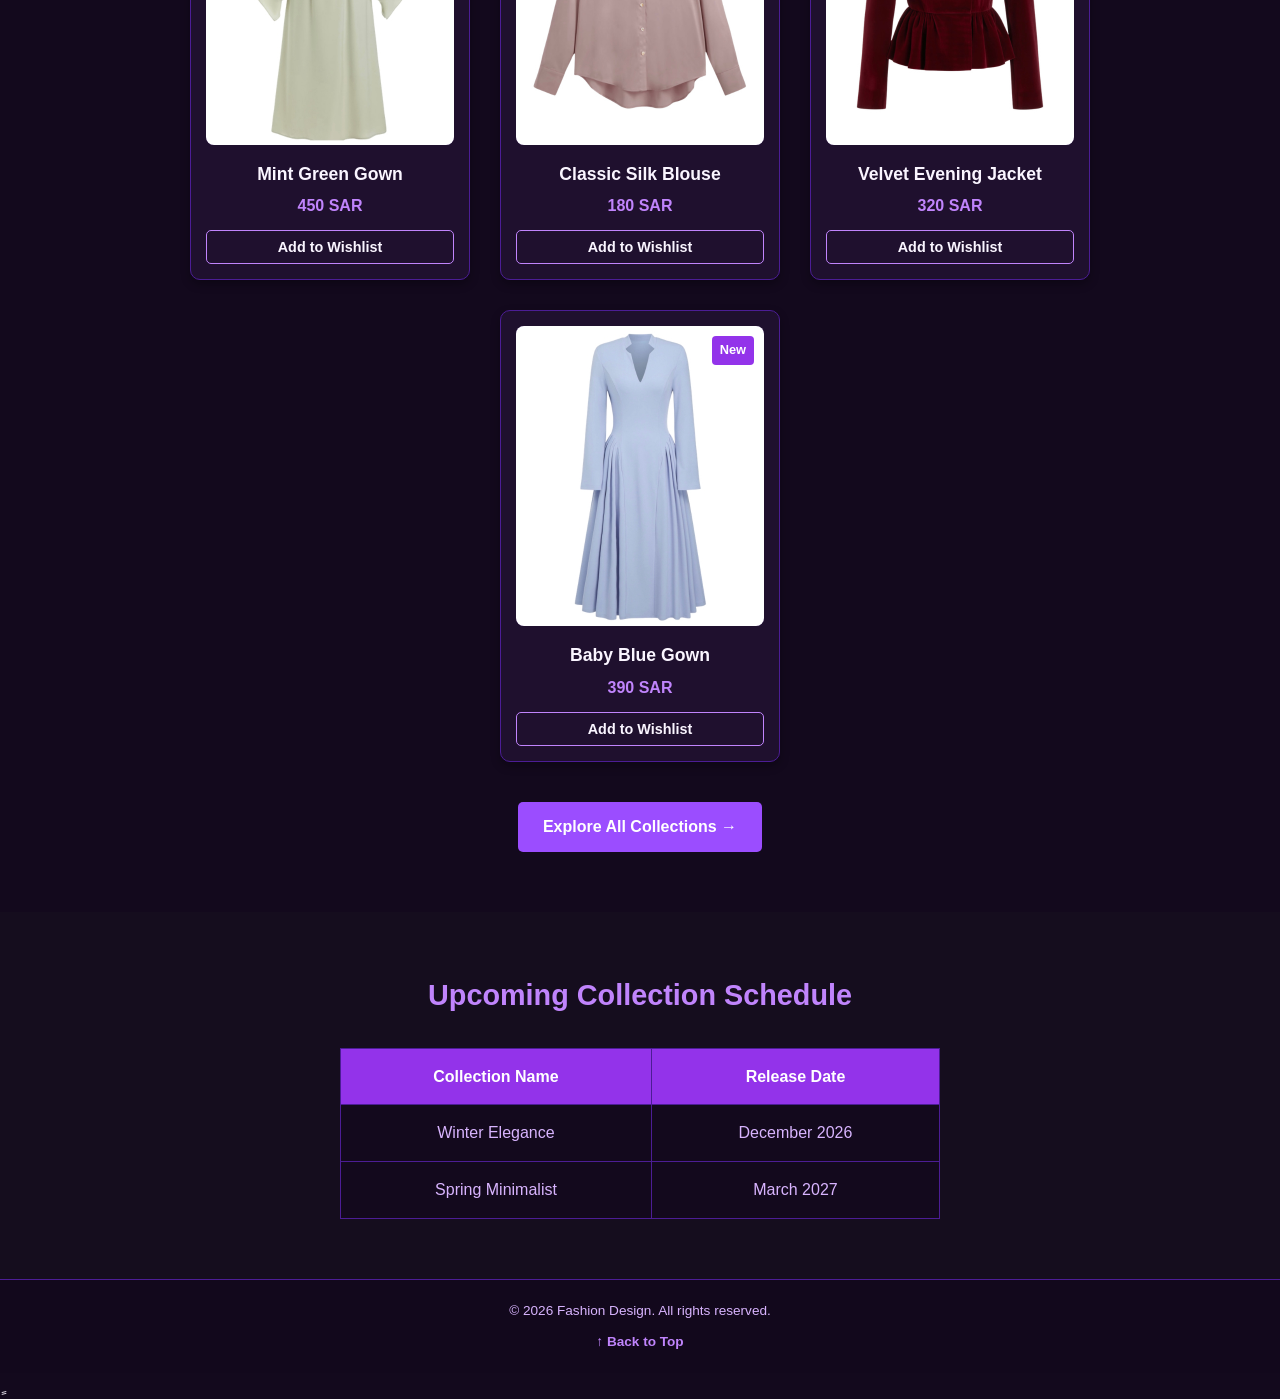
==== commit d3ebf4e7: "Finalize all assignment requirements" ====
--- a/index.html
+++ b/index.html
@@ -6,8 +6,22 @@
     <title>Fashion Design</title>
     <!-- Link to the external CSS file located in the css folder -->
     <link rel="stylesheet" href="css/style.css">
+
+    <style>
+     /* Embedded CSS for smooth scrolling and back-to-top link */
+     html {
+         scroll-behavior: smooth;
+     }
+     .back-to-top {
+         display: inline-block;
+         margin-top: 10px;
+         color: var(--light-purple);
+         text-decoration: none;
+         font-weight: bold;
+     }
+ </style>
 </head>
-<body>
+<body id="top">
 
     <!-- Top Announcement Bar -->
     <div class="announcement-bar">
@@ -31,7 +45,7 @@
                 <!-- About Us structured as a navigation link -->
                 <li><a href="AboutUs.html">About Us</a></li>
                 <li><a href="login.html">Login</a></li>
-                <li><a href="Signup.html">Sign Up</a></li>
+                <li><a href="signup.html">Sign Up</a></li>
             </ul>
         </nav>
     </header>
@@ -61,7 +75,7 @@
         <section class="newsletter">
             <h2>Never Miss a Drop!</h2>
             <p>Sign up with us to receive instant notifications when the items in your wishlist become available in the market.</p>
-            <a href="Signup.html" class="btn-white">Sign Up Now</a>
+            <a href="signup.html" class="btn-white">Sign Up Now</a>
         </section>
 
         <!-- Featured Highlights Section: Displays top products (Jood's Section) -->
@@ -164,11 +178,21 @@
     </main>
 
     <!-- Footer Section -->
-    <footer>
-        <p>&copy; 2026 Fashion Design. All rights reserved.</p>
-    </footer>
+    <!-- Footer Section with Internal Link -->
+ <footer>
+     <p>&copy; 2026 Fashion Design. All rights reserved.</p>
+     <a href="#top" class="back-to-top">&uarr; Back to Top</a>
+ </footer>
 
-    <!-- Link to the external JavaScript file located in the js folder -->
-    <script src="js/script.js"></script>
+ <!-- External JavaScript file -->
+ <script src="js/script.js"></script>
+
+ <!-- Embedded JavaScript for dynamic announcement text -->
+ <script>
+     const announcementText = document.querySelector('.announcement-bar p');
+     if (announcementText) {
+         announcementText.textContent = "New Season Launching Soon! Click any item to add it to your Wishlist.";
+     }
+ </script>
 </body>
 </html>ٍ
--- a/css/style.css
+++ b/css/style.css
@@ -519,4 +519,27 @@
     margin-top: 10px;
     text-align: center;
     font-size: 0.9rem;
+}
+
+/* Header layering and form link visibility */
+header {
+    position: relative;
+    z-index: 10;
+}
+
+.switch-form-text a {
+    color: var(--light-purple);
+    font-weight: bold;
+    text-decoration: underline;
+}
+
+/* Compact styling for the About Us image button inside the footer */
+.footer-about-link {
+    margin-top: 12px;
+}
+
+.footer-about-img {
+    max-width: 140px;
+    height: auto;
+    border-radius: 6px;
 }
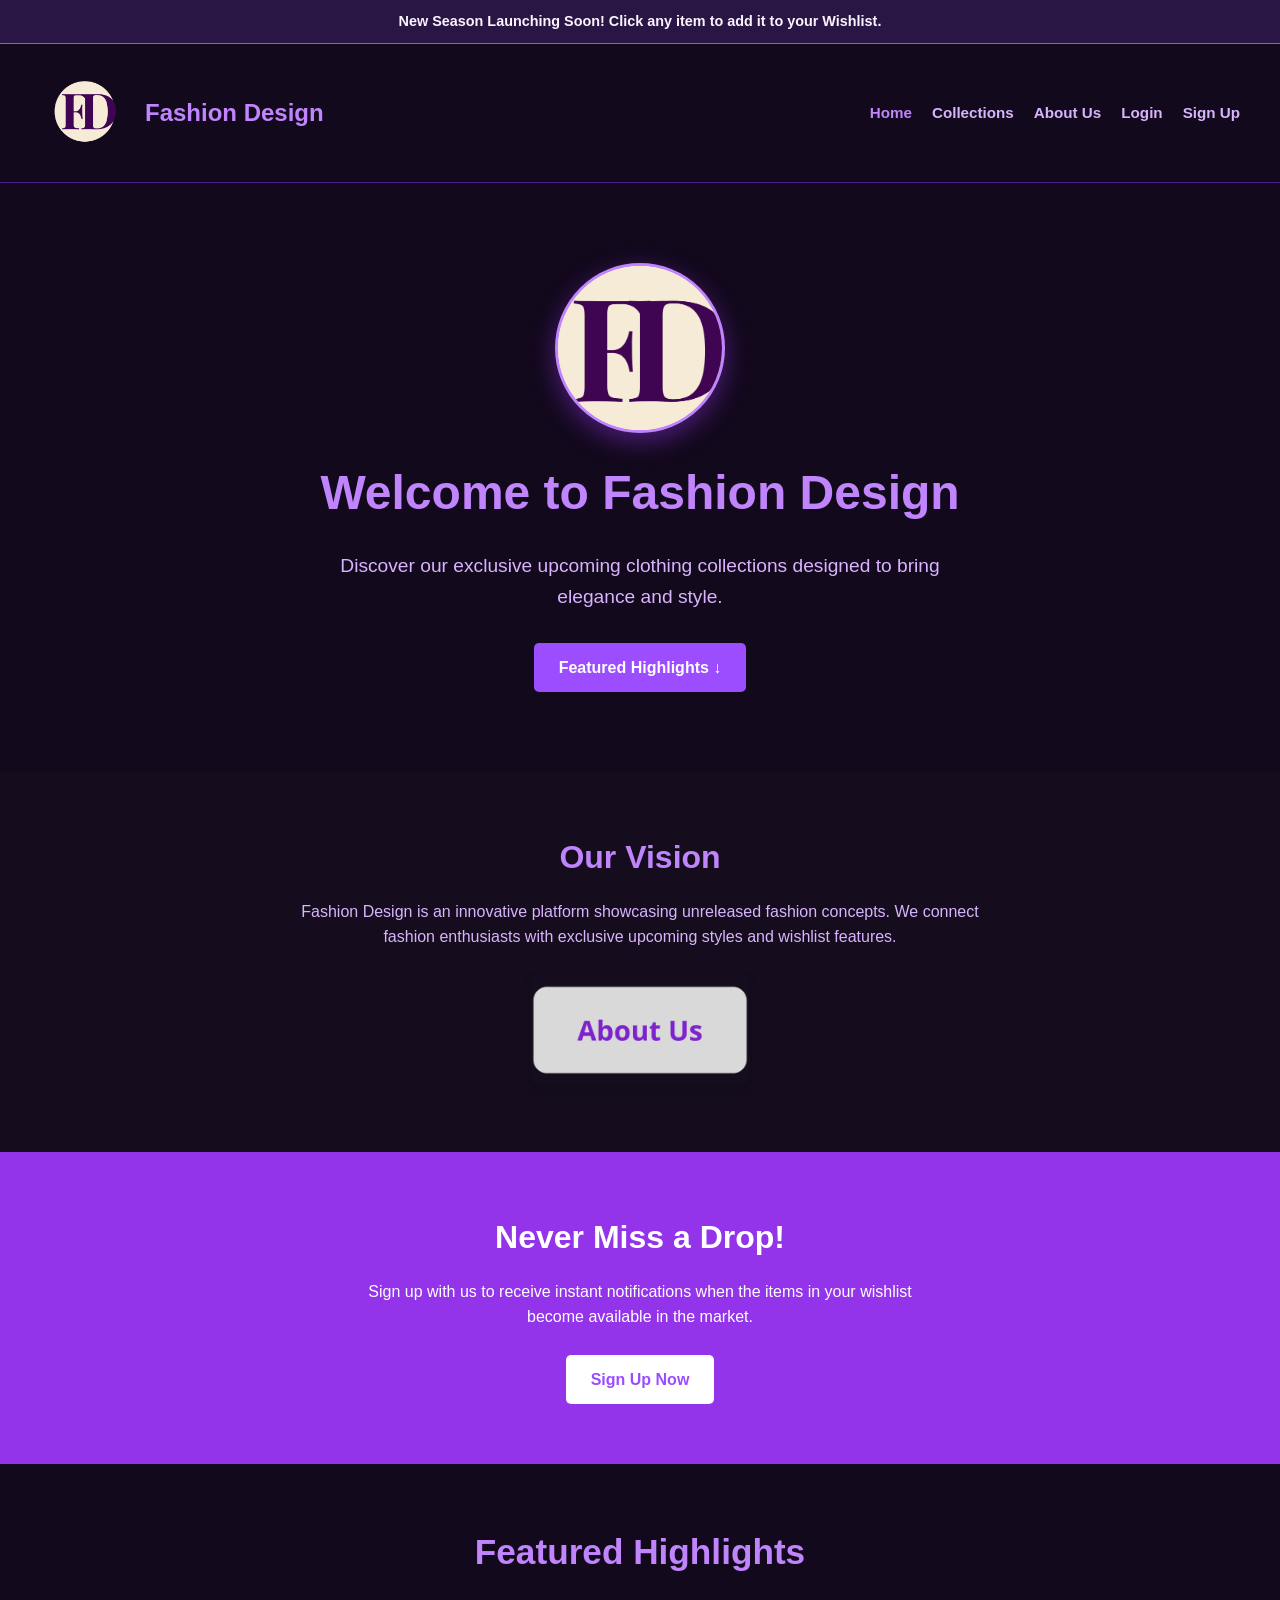
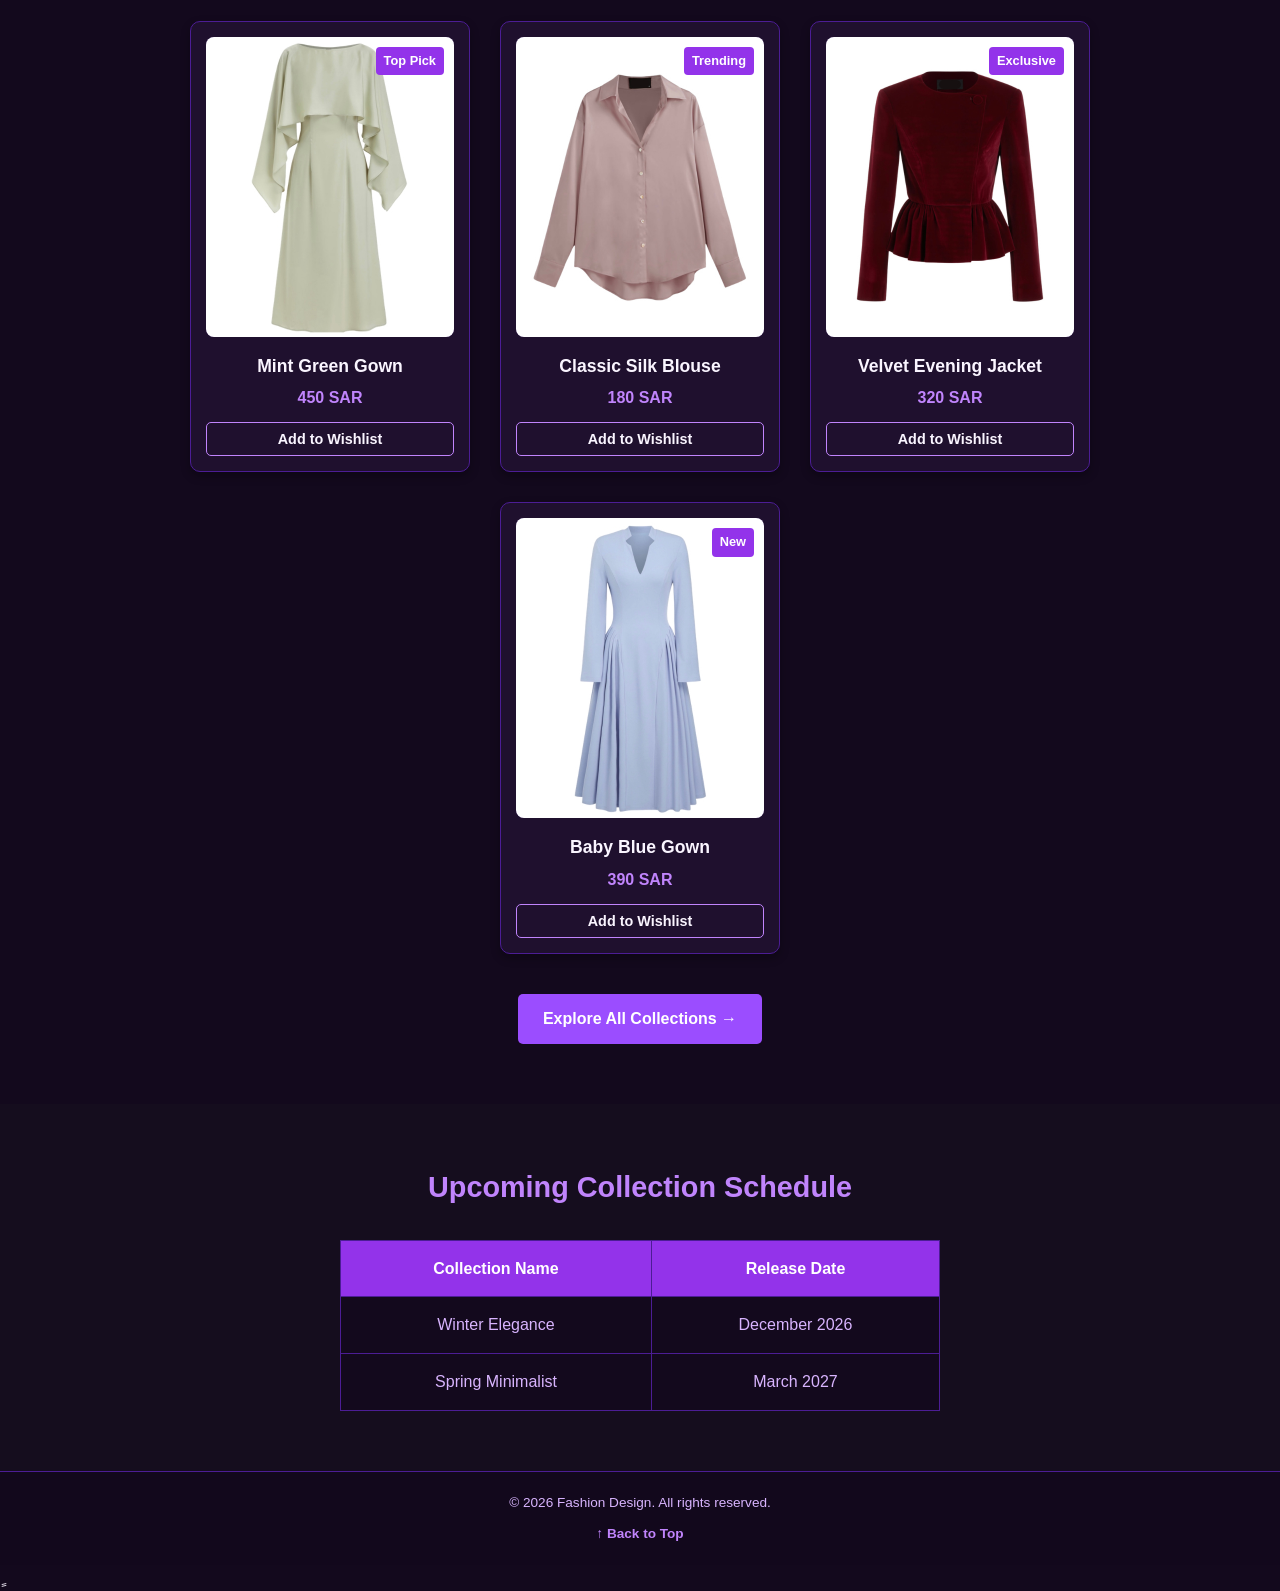
==== commit 1d9a9eaa: "Restore clean final version" ====
--- a/index.html
+++ b/index.html
@@ -54,6 +54,9 @@
     <main>
         <!-- Hero Section: Welcomes users to the site -->
         <section class="hero">
+            <div class="hero-logo-wrapper">
+                <img src="FD-Logo.png" alt="Fashion Design Large Logo" class="hero-logo">
+            </div>
             <h1>Welcome to Fashion Design</h1>
             <p>Discover our exclusive upcoming clothing collections designed to bring elegance and style.</p>
             <!-- Link to scroll down to featured highlights -->
--- a/css/style.css
+++ b/css/style.css
@@ -542,4 +542,24 @@
     max-width: 140px;
     height: auto;
     border-radius: 6px;
+}
+
+/* Large Hero Logo Styling (Flush Circle) */
+.hero-logo-wrapper {
+    width: 170px;
+    height: 170px;
+    margin: 0 auto 22px auto;
+    border-radius: 50%;
+    overflow: hidden;
+    background-color: #f5ebd6;
+    border: 3px solid var(--light-purple);
+    box-shadow: 0 8px 25px rgba(147, 51, 234, 0.45);
+}
+
+.hero-logo {
+    width: 100%;
+    height: 100%;
+    object-fit: cover;
+    object-position: 48% 58%;
+    transform: scale(1.26);
 }
